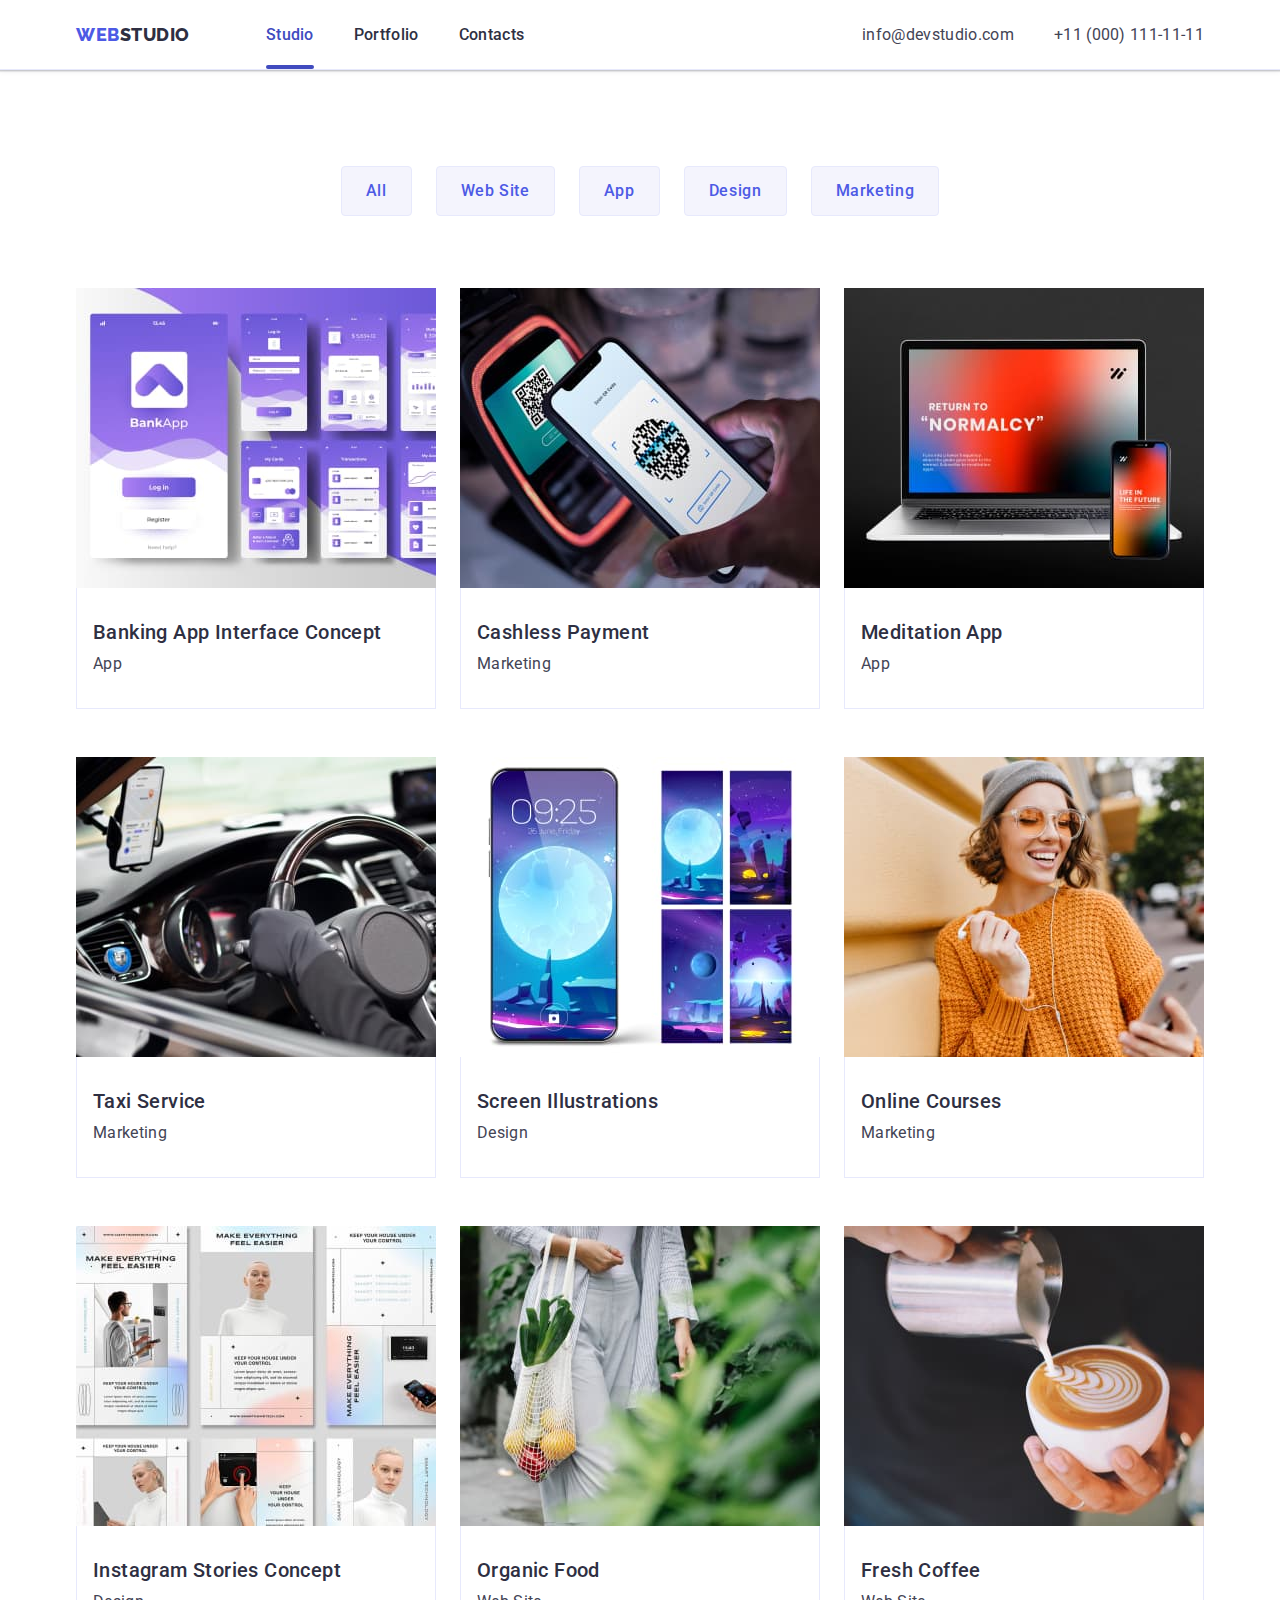
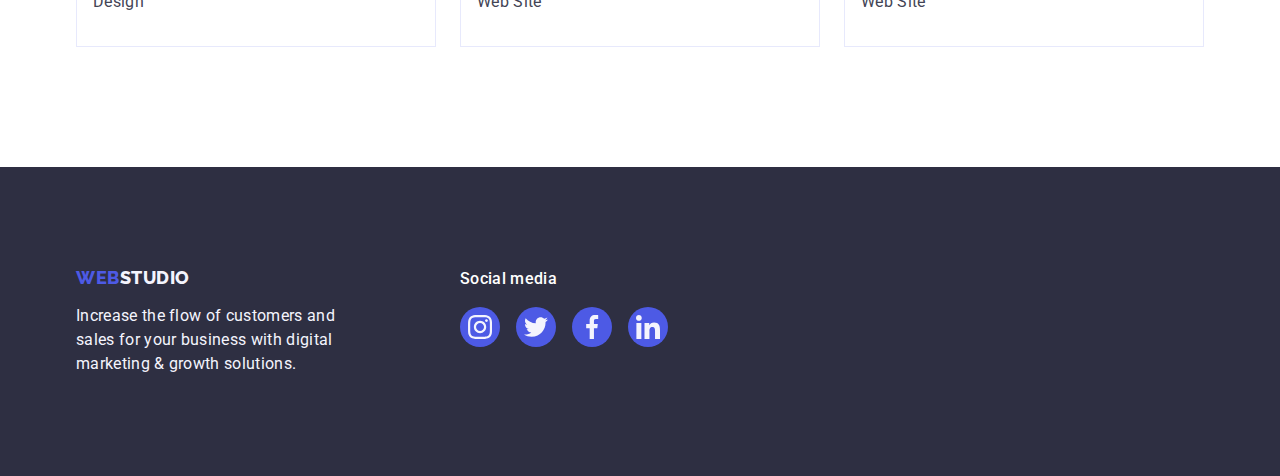
==== portfolio.html @ f167fd55 "Initial commit" ====
<!DOCTYPE html>
<html lang="en">
  <head>
    <meta charset="UTF-8" />
    <meta http-equiv="X-UA-Compatible" content="IE=edge" />
    <meta name="viewport" content="width=device-width, initial-scale=1.0" />
    <title>Document</title>
    <link rel="preconnect" href="https://fonts.googleapis.com" />
    <link rel="preconnect" href="https://fonts.gstatic.com" crossorigin />
    <link
      href="https://fonts.googleapis.com/css2?family=Raleway:wght@800&family=Roboto:wght@400;500;700;900&display=swap"
      rel="stylesheet"
    />
    <link
      rel="stylesheet"
      href="https://cdn.jsdelivr.net/npm/modern-normalize@1.1.0/modern-normalize.min.css"
    />
    <link rel="stylesheet" href="./css/styles.css" />
  </head>
  <body>
    <!-- HEADER -->

    <!-- <header class="page-header">
      <div class="container page-header-container">
        <nav class="page-nav">
          <a class="link logo" href="./index.html" title="logotype">
            Web<span class="logo-text">Studio</span></a
          >
          <ul class="menu list">
            <li class="menu-item">
              <a class="menu-link link" href="./index.html">Studio</a>
            </li>
            <li class="menu-item">
              <a class="menu-link current-page link" href="./portfolio.html"
                >Portfolio</a
              >
            </li>
            <li class="menu-item">
              <a class="menu-link link" href="">Contacts</a>
            </li>
          </ul>
        </nav>
        <address class="contacts">
          <ul class="list contact-list">
            <li class="contact-list-item">
              <a class="contact-item link" href="mailto:info@devstudio.com"
                >info@devstudio.com
              </a>
            </li>
            <li class="contact-list-item">
              <a class="contact-item link" href="tel:+110001111111"
                >+11 (000) 111-11-11
              </a>
            </li>
          </ul>
        </address>
      </div>
    </header> -->

    <!-- TEMPORARY HEADER: -->

    <header class="page-header">
      <div class="container page-header-container">
        <nav class="page-nav">
          <a class="link logo" href="./index.html" title="logotype">
            Web<span class="logo-text">Studio</span></a
          >
          <ul class="menu list">
            <li class="menu-item">
              <a class="menu-link current-page link" href="./index.html"
                >Studio</a
              >
            </li>
            <li class="menu-item">
              <a class="menu-link link" href="./portfolio.html">Portfolio</a>
            </li>
            <li class="menu-item">
              <a class="menu-link link" href="">Contacts</a>
            </li>
          </ul>
        </nav>
        <address class="contacts">
          <ul class="list contact-list">
            <li class="contact-list-item">
              <a class="contact-item link" href="mailto:info@devstudio.com"
                >info@devstudio.com
              </a>
            </li>
            <li class="contact-list-item">
              <a class="contact-item link" href="tel:+110001111111"
                >+11 (000) 111-11-11
              </a>
            </li>
          </ul>
        </address>
      </div>
    </header>

    <main>
      <!-- PORTFOLIO -->
      <section class="section portfolio-section">
        <div class="container portfolio-container">
          <h1 hidden>Feature</h1>
          <ul class="list buttons-list">
            <li class="buttons-list-item">
              <button class="portfolio-btn" type="button">All</button>
            </li>
            <li class="buttons-list-item">
              <button class="portfolio-btn" type="button">Web Site</button>
            </li>
            <li class="buttons-list-item">
              <button class="portfolio-btn" type="button">App</button>
            </li>
            <li class="buttons-list-item">
              <button class="portfolio-btn" type="button">Design</button>
            </li>
            <li class="buttons-list-item">
              <button class="portfolio-btn" type="button">Marketing</button>
            </li>
          </ul>

          <ul class="list portfolio-cards">
            <li class="portfolio-cards-item">
              <a class="link item-img" href="">
                <div class="item-img-wrapper">
                  <img
                    src="./images/portfolio/app.jpg"
                    alt="Application"
                    width="360"
                    height="300"
                  />
                  <p class="overlay">
                    14 Stylish and User-Friendly App Design Concepts · Task
                    Manager App · Calorie Tracker App · Exotic Fruit Ecommerce
                    App · Cloud Storage App
                  </p>
                </div>

                <div class="portfolio-card-text">
                  <h2 class="subtitle portfolio-card-name">
                    Banking App Interface Concept
                  </h2>
                  <p class="portfolio-par">App</p>
                </div>
              </a>
            </li>
            <li class="portfolio-cards-item">
              <a class="link item-img" href="">
                <div class="item-img-wrapper">
                  <img
                    src="./images/portfolio/cashless.jpg"
                    alt="Cashless Payment"
                    width="360"
                    height="300"
                  />
                  <p class="overlay">
                    14 Stylish and User-Friendly App Design Concepts · Task
                    Manager App · Calorie Tracker App · Exotic Fruit Ecommerce
                    App · Cloud Storage App
                  </p>
                </div>

                <div class="portfolio-card-text">
                  <h2 class="subtitle portfolio-card-name">Cashless Payment</h2>
                  <p class="portfolio-par">Marketing</p>
                </div>
              </a>
            </li>
            <li class="portfolio-cards-item">
              <a class="link item-img" href="">
                <div class="item-img-wrapper">
                  <img
                    src="./images/portfolio/meditation.jpg"
                    alt="Meditation App"
                    width="360"
                    height="300"
                  />
                  <p class="overlay">
                    14 Stylish and User-Friendly App Design Concepts · Task
                    Manager App · Calorie Tracker App · Exotic Fruit Ecommerce
                    App · Cloud Storage App
                  </p>
                </div>

                <div class="portfolio-card-text">
                  <h2 class="subtitle portfolio-card-name">Meditation App</h2>
                  <p class="portfolio-par">App</p>
                </div>
              </a>
            </li>
            <li class="portfolio-cards-item">
              <a class="link item-img" href="">
                <div class="item-img-wrapper">
                  <img
                    src="./images/portfolio/taxi.jpg"
                    alt="Taxi Service"
                    width="360"
                    height="300"
                  />
                  <p class="overlay">
                    14 Stylish and User-Friendly App Design Concepts · Task
                    Manager App · Calorie Tracker App · Exotic Fruit Ecommerce
                    App · Cloud Storage App
                  </p>
                </div>

                <div class="portfolio-card-text">
                  <h2 class="subtitle portfolio-card-name">Taxi Service</h2>
                  <p class="portfolio-par">Marketing</p>
                </div>
              </a>
            </li>
            <li class="portfolio-cards-item">
              <a class="link item-img" href="">
                <div class="item-img-wrapper">
                  <img
                    src="./images/portfolio/screen.jpg"
                    alt="Screen Illustrations"
                    width="360"
                    height="300"
                  />
                  <p class="overlay">
                    14 Stylish and User-Friendly App Design Concepts · Task
                    Manager App · Calorie Tracker App · Exotic Fruit Ecommerce
                    App · Cloud Storage App
                  </p>
                </div>

                <div class="portfolio-card-text">
                  <h2 class="subtitle portfolio-card-name">
                    Screen Illustrations
                  </h2>
                  <p class="portfolio-par">Design</p>
                </div>
              </a>
            </li>
            <li class="portfolio-cards-item">
              <a class="link item-img" href="">
                <div class="item-img-wrapper">
                  <img
                    src="./images/portfolio/online-courses.jpg"
                    alt="Girl studying online"
                    width="360"
                    height="300"
                  />
                  <p class="overlay">
                    14 Stylish and User-Friendly App Design Concepts · Task
                    Manager App · Calorie Tracker App · Exotic Fruit Ecommerce
                    App · Cloud Storage App
                  </p>
                </div>

                <div class="portfolio-card-text">
                  <h2 class="subtitle portfolio-card-name">Online Courses</h2>
                  <p class="portfolio-par">Marketing</p>
                </div>
              </a>
            </li>
            <li class="portfolio-cards-item">
              <a class="link item-img" href="">
                <div class="item-img-wrapper">
                  <img
                    src="./images/portfolio/insta.jpg"
                    alt="Instagram Stories Concept"
                    width="360"
                    height="300"
                  />
                  <p class="overlay">
                    14 Stylish and User-Friendly App Design Concepts · Task
                    Manager App · Calorie Tracker App · Exotic Fruit Ecommerce
                    App · Cloud Storage App
                  </p>
                </div>

                <div class="portfolio-card-text">
                  <h2 class="subtitle portfolio-card-name">
                    Instagram Stories Concept
                  </h2>
                  <p class="portfolio-par">Design</p>
                </div>
              </a>
            </li>
            <li class="portfolio-cards-item">
              <a class="link item-img" href="">
                <div class="item-img-wrapper">
                  <img
                    src="./images/portfolio/food.jpg"
                    alt="Organic Food"
                    width="360"
                    height="300"
                  />
                  <p class="overlay">
                    14 Stylish and User-Friendly App Design Concepts · Task
                    Manager App · Calorie Tracker App · Exotic Fruit Ecommerce
                    App · Cloud Storage App
                  </p>
                </div>

                <div class="portfolio-card-text">
                  <h2 class="subtitle portfolio-card-name">Organic Food</h2>
                  <p class="portfolio-par">Web Site</p>
                </div>
              </a>
            </li>
            <li class="portfolio-cards-item">
              <a class="link item-img" href="">
                <div class="item-img-wrapper">
                  <img
                    src="./images/portfolio/coffee.jpg"
                    alt="Fresh Coffee"
                    width="360"
                    height="300"
                  />
                  <p class="overlay">
                    14 Stylish and User-Friendly App Design Concepts · Task
                    Manager App · Calorie Tracker App · Exotic Fruit Ecommerce
                    App · Cloud Storage App
                  </p>
                </div>

                <div class="portfolio-card-text">
                  <h2 class="subtitle portfolio-card-name">Fresh Coffee</h2>
                  <p class="portfolio-par">Web Site</p>
                </div>
              </a>
            </li>
          </ul>
        </div>
      </section>
    </main>

    <!-- FOOTER -->

    <footer class="footer-section">
      <div class="container footer-container">
        <div class="logo-and-paragraph">
          <a
            class="link logo footer-logotype"
            href="./index.html"
            title="logotype"
          >
            Web<span class="logo-text footer-logo">Studio</span></a
          >
          <p class="footer-inf">
            Increase the flow of customers and sales for your business with
            digital marketing & growth solutions.
          </p>
        </div>
        <div class="social-container">
          <p class="social-media-p">Social media</p>
          <ul class="list social-list footer-social-list">
            <li class="social-list-item">
              <a href="" class="social-list-link footer-social-list-link">
                <svg class="social-list-icon" width="24" height="24">
                  <use href="./images/icons.svg#icon-instagram"></use>
                </svg>
              </a>
            </li>
            <li class="social-list-item">
              <a href="" class="social-list-link footer-social-list-link">
                <svg class="social-list-icon" width="24" height="24">
                  <use href="./images/icons.svg#icon-twitter"></use>
                </svg>
              </a>
            </li>
            <li class="social-list-item">
              <a href="" class="social-list-link footer-social-list-link">
                <svg class="social-list-icon" width="24" height="24">
                  <use href="./images/icons.svg#icon-facebook"></use>
                </svg>
              </a>
            </li>
            <li class="social-list-item">
              <a href="" class="social-list-link footer-social-list-link">
                <svg class="social-list-icon" width="24" height="24">
                  <use href="./images/icons.svg#icon-linkedin"></use>
                </svg>
              </a>
            </li>
          </ul>
        </div>
      </div>
    </footer>
  </body>
</html>
---- css/styles.css ----
:root {
  --font-primary: 'Roboto', sans-serif;
  --font-logo: 'Raleway', sans-serif;

  --color-navy-blue: #2e2f42;
  --color-white: #ffffff;
  --color-slate: #434455;
  --color-iris: #4d5ae5;
  --color-cloud: #f4f4fd;
  --color-cornflower: #e7e9fc;
  --color-ocean: #404bbf;
  --color-green: #31d0aa;
  --color-light-slate: #8e8f99;
  --color-dairy: #fcfcfc;
  --transition-dur-and-func: 250ms cubic-bezier(0.4, 0, 0.2, 1);
}

h1,
h2,
h3,
h6,
p {
  margin-top: 0;
  margin-bottom: 0;
}

ul {
  margin-top: 0;
  margin-bottom: 0;
  padding-left: 0;
}

img {
  display: block;
}

button {
  cursor: pointer;
}

.list {
  list-style: none;
}

.link {
  text-decoration: none;
}
body {
  font-family: var(--font-primary);
  font-size: 16px;
  font-style: normal;
  letter-spacing: 0.02em;

  font-weight: 400;
  line-height: 1.5;
  background-color: var(--color-white);
  color: var(--color-slate);
}

.container {
  width: 1158px;
  margin-left: auto;
  margin-right: auto;
  padding-left: 15px;
  padding-right: 15px;
}

.section {
  text-align: center;
  margin-left: auto;
  margin-right: auto;
}
/* ================= COMPONENTS =================*/
.logo {
  font-family: var(--font-logo);
  font-weight: 800;
  font-size: 18px;
  line-height: 1.17;
  align-items: center;
  letter-spacing: 0.03em;
  text-transform: uppercase;
  color: var(--color-iris);
  margin-right: 76px;
  padding-top: 24px;
  padding-bottom: 24px;
}
.logo-text {
  color: var(--color-navy-blue);
}

.modal-btn {
  font-family: inherit;
  font-weight: 500;
  font-size: inherit;
  line-height: inherit;
  align-items: center;
  letter-spacing: 0.04em;
  color: var(--color-white);
  background: var(--color-iris);
  box-shadow: 0px 4px 4px rgba(0, 0, 0, 0.15);
  border: none;
  border-radius: 4px;
  display: block;
  min-width: 169px;
  padding-top: 16px;
  padding-bottom: 16px;
  margin-left: auto;
  margin-right: auto;
  height: 56px;
  transition: background-color var(--transition-dur-and-func);
}
.modal-btn:hover,
.modal-btn:focus {
  background-color: var(--color-ocean);
}

.portfolio-btn {
  font-family: 'Roboto', sans-serif;
  font-weight: 500;
  font-size: inherit;
  line-height: inherit;
  align-items: center;
  text-align: center;
  letter-spacing: 0.04em;
  color: var(--color-iris);
  background: var(--color-cloud);
  border: 1px solid var(--color-cornflower);
  border-radius: 4px;
  padding: 12px 24px;
  transition: background-color var(--transition-dur-and-func),
    color var(--transition-dur-and-func), border var(--transition-dur-and-func),
    box-shadow var(--transition-dur-and-func);
}

.portfolio-btn:hover,
.portfolio-btn:focus {
  color: var(--color-white);
  background-color: var(--color-ocean);
  border: 1px solid transparent;
  box-shadow: 0px 3px 1px rgba(0, 0, 0, 0.1), 0px 2px 1px rgba(0, 0, 0, 0.08),
    0px 2px 2px rgba(0, 0, 0, 0.12);
}

/* ================= /COMPONENTS =================*/

/* ================= HEADER =================*/
.page-header {
  border-bottom: 1px solid var(--color-cornflower);
  box-shadow: 0px 2px 1px rgba(46, 47, 66, 0.08),
    0px 1px 1px rgba(46, 47, 66, 0.16), 0px 1px 6px rgba(46, 47, 66, 0.08);
}

.page-header-container {
  display: flex;
  align-items: center;
  justify-content: space-between;
  border-radius: 1px;
}

.page-nav {
  display: flex;
  align-items: center;
}

.menu {
  display: flex;
  align-items: center;
}

.menu-item:not(:last-child) {
  margin-right: 40px;
}

.menu-link {
  letter-spacing: 0.02em;
  font-weight: 500;
  line-height: inherit;
  color: var(--color-navy-blue);
  padding-top: 24px;
  padding-bottom: 24px;
  position: relative;
  transition: color var(--transition-dur-and-func);
}

.menu-link:hover,
.menu-link:focus {
  color: var(--color-ocean);
}

.menu-link::after {
  content: '';
  display: block;
  position: absolute;
  bottom: -1px;
  left: 0;
  width: 100%;
  height: 4px;
  border-radius: 2px;
}

.current-page.menu-link::after {
  background-color: var(--color-ocean);
}

.current-page.menu-link {
  color: var(--color-ocean);
}
.contacts {
  font-style: inherit;
}

.contact-list {
  display: flex;
  align-items: center;
}

.contact-list-item:not(:last-child) {
  margin-right: 40px;
}

.contact-item {
  line-height: inherit;
  color: inherit;
  transition: color var(--transition-dur-and-func);
}

.contact-item:hover,
.contact-item:focus {
  color: var(--color-ocean);
}

/* ================= /HEADER =================*/

/* ================= HERO =================*/

.hero-section {
  background-color: var(--color-navy-blue);

  max-width: 1440px;
  padding-top: 188px;
  padding-bottom: 188px;
  background-image: linear-gradient(
      rgba(46, 47, 66, 0.7),
      rgba(46, 47, 66, 0.7)
    ),
    url(../images/bg.jpg);
  background-size: cover;
  background-repeat: no-repeat;
  background-position: center;
}

.main-title {
  font-weight: 700;
  font-size: 56px;
  line-height: 1.07;
  text-align: center;
  letter-spacing: 0.02em;
  color: var(--color-white);
  max-width: 496px;
  min-height: 120px;

  margin-left: auto;
  margin-right: auto;
  margin-bottom: 48px;
}
/* ================= /HERO =================*/

/* ================= SECONDARY SECTION =================*/

.secondary-section {
  padding-top: 120px;
  padding-bottom: 120px;
  text-align: left;
}

.secondary-section-list {
  display: flex;
  align-items: center;
  gap: 24px;
}

.secondary-section-list-item {
  flex-direction: column;
  width: calc((100% - 72px) / 4);
}

.secondary-section-list-item-svg {
  background-color: var(--color-cloud);
  display: flex;
  align-items: center;
  justify-content: center;
  height: 112px;
  width: 264px;
  border-radius: 4px;
  margin-bottom: 8px;
}

.subtitle {
  font-weight: 500;
  font-size: 20px;
  letter-spacing: 0.02em;
  line-height: 1.2;
  color: var(--color-navy-blue);
}

.secondary-section-subtitle {
  margin-bottom: 8px;
}

.subtitle-descr {
  color: var(--color-slate);
}
/* ================= /SECONDARY SECTION =================*/

/* ================= TERTIARY SECTION =================*/

.tertiary-section {
  padding-bottom: 120px;
}

.section-title {
  letter-spacing: 0.02em;
  color: var(--color-navy-blue);
  font-weight: 700;
  font-size: 36px;
  line-height: 1.11;
  text-align: center;
  text-transform: capitalize;
}

.tertiary-section-title {
  margin-bottom: 72px;
}

.tertiary-section-list {
  display: flex;
  align-items: center;
}

.tertiary-section-list-item:not(:last-child) {
  margin-right: 24px;
}

/* ================= /TERTIARY SECTION =================*/

/* ================= OUR TEAM SECTION =================*/

.our-team-section {
  background-color: var(--color-cloud);
  min-height: 732px;
  padding-top: 120px;
  padding-bottom: 120px;
}

.our-team-section-title {
  margin-bottom: 72px;
}

.our-team-list {
  display: flex;
  flex-wrap: wrap;
  align-items: center;
  gap: 24px;
}

.our-team-list-item {
  letter-spacing: 0.02em;
  background-color: var(--color-white);
  border-radius: 0px 0px 4px 4px;
  box-shadow: 0px 1px 6px rgba(46, 47, 66, 0.08),
    0px 1px 1px rgba(46, 47, 66, 0.16), 0px 2px 1px rgba(46, 47, 66, 0.08);
}

.name-and-position {
  padding: 32px 0;
  border-radius: 0px 0px 4px 4px;
  background: var(--color-white);
  box-shadow: 0px 1px 6px rgba(46, 47, 66, 0.08),
    0px 1px 1px rgba(46, 47, 66, 0.16), 0px 2px 1px rgba(46, 47, 66, 0.08);
}

.employee-name {
  font-weight: 500;
  font-size: 20px;
  line-height: 1.2;
  letter-spacing: 0.02em;
  text-align: center;
  color: var(--color-navy-blue);
  margin-bottom: 8px;
}

.employee-position {
  text-align: center;
  color: var(--color-slate);
  margin-bottom: 8px;
}

.social-list {
  display: flex;
  justify-content: center;
  gap: 24px;
}

.social-list-link {
  display: flex;
  align-items: center;
  justify-content: center;
  width: 40px;
  height: 40px;
  background-color: var(--color-iris);
  border-radius: 50%;
  transition: background-color var(--transition-dur-and-func);
}
.social-list-link:hover,
.social-list-link:focus {
  background-color: var(--color-ocean);
}

.social-list-icon {
  fill: var(--color-cloud);
}

/* ================= / OUR TEAM SECTION =================*/

/* ================= CUSTOMERS SECTION =================*/

.customers-section {
  padding-top: 120px;
  padding-bottom: 120px;
}

.customers-section-container {
  padding: 32px 0;
}

.customers-section-title {
  margin-bottom: 72px;
  line-height: 1.1;
}

.customers-list {
  display: flex;
  justify-content: center;
  gap: 24px;
}

.customers-list-item {
  width: calc((100% - 120px) / 6);
  height: 88px;
}

.customers-list-link {
  display: flex;
  align-items: center;
  justify-content: center;
  width: 100%;
  height: 100%;
  border: 1px solid var(--color-light-slate);
  border-radius: 4px;
  color: var(--color-light-slate);

  transition: border-color var(--transition-dur-and-func),
    color var(--transition-dur-and-func);
}

.customers-list-link:hover,
.customers-list-link:focus {
  border-color: var(--color-ocean);
  color: var(--color-ocean);
}

.customers-list-icon {
  fill: currentColor;
}

/* ================= /CUSTOMERS SECTION =================*/

/* ================= PORTFOLIO =================*/

.portfolio-section {
  padding-top: 96px;
  padding-bottom: 120px;
}

.buttons-list {
  display: flex;
  align-items: center;
  justify-content: center;
  margin-bottom: 72px;
}

.buttons-list-item:not(:last-child) {
  margin-right: 24px;
}

.portfolio-btn {
  transition: color var(--transition-dur-and-func),
    background-color var(--transition-dur-and-func),
    border-color var(--transition-dur-and-func),
    box-shadow var(--transition-dur-and-func);
}

.buttons-list-item:hover,
.buttons-list-item:focus {
  box-shadow: 0px 3px 1px rgba(0, 0, 0, 0.1), 0px 2px 1px rgba(0, 0, 0, 0.08),
    0px 2px 2px rgba(0, 0, 0, 0.12);
}

.portfolio-cards {
  display: flex;
  flex-wrap: wrap;
  row-gap: 48px;
  column-gap: 24px;
}

.portfolio-cards-item {
  width: calc((100% - 48px) / 3);
  transition: box-shadow var(--transition-dur-and-func);
}

.portfolio-cards-item:hover,
.portfolio-cards-item:focus {
  box-shadow: 0px 1px 6px rgba(46, 47, 66, 0.08),
    0px 1px 1px rgba(46, 47, 66, 0.16), 0px 2px 1px rgba(46, 47, 66, 0.08);
}

.item-img {
  display: block;
  transition: box-shadow var(--transition-dur-and-func);
}

.item-img:hover,
.item-img:focus {
  box-shadow: 0px 1px 6px rgba(46, 47, 66, 0.08),
    0px 1px 1px rgba(46, 47, 66, 0.16), 0px 2px 1px rgba(46, 47, 66, 0.08);
}

.item-img-wrapper {
  position: relative;
  overflow: hidden;
}

.overlay {
  left: 0;
  top: 0;
  width: 100%;
  height: 100%;
  padding: 40px 32px;
  position: absolute;
  transform: translate(0, 100%);
  background-color: var(--color-iris);
  color: var(--color-cloud);
  text-align: left;
  transition: transform 250ms cubic-bezier(0.4, 0, 0.2, 1);
}

.item-img:hover .overlay,
.item-img:focus .overlay {
  transform: translate(0, 0);
}

.portfolio-card-text {
  padding: 32px 16px;
  background: var(--color-white);
  border: 1px solid var(--color-cornflower);
  border-top: none;
  text-align: left;
}

.item-img:hover .portfolio-card-text,
.item-img:focus .portfolio-card-text {
  border-color: var(--color-cloud);
}

.portfolio-card-name {
  margin-bottom: 8px;
}

.portfolio-par {
  line-height: 1.5;
  color: var(--color-slate);
}

/* ================= /PORTFOLIO =================*/

/* ================= FOOTER =================*/

.footer-section {
  background-color: var(--color-navy-blue);
  letter-spacing: 0.02em;
  padding-top: 100px;
  padding-bottom: 100px;
}

.footer-container {
  display: flex;
  text-align: left;
  align-items: baseline;
}

.logo-and-paragraph {
  margin-right: 120px;
}

.footer-logotype {
  display: inline-block;
  margin-bottom: 16px;
  padding: 0;
}

.footer-inf {
  color: var(--color-cloud);
  max-width: 264px;
}

.footer-logo {
  color: var(--color-cloud);
}

.social-media-p {
  min-width: 96px;
  font-weight: 500;
  margin-bottom: 16px;
  color: var(--color-white);
}

.footer-social-list {
  gap: 16px;
}

.footer-social-list-link {
  transition: background-color var(--transition-dur-and-func);
}

.footer-social-list-link:hover,
.footer-social-list-link:focus {
  background-color: var(--color-green);
}
/* ================= /FOOTER =================*/

/* ================= MODAL WINDOW =================*/
.backdrop {
  position: fixed;
  top: 0;
  left: 0;
  z-index: 100;
  width: 100%;
  height: 100%;
  background-color: rgba(46, 47, 66, 0.4);
  transition: opacity var(--transition-dur-and-func),
    visibility var(--transition-dur-and-func);
  /* pointer-events var(--transition-dur-and-func); */
}
.backdrop.is-hidden {
  opacity: 0;
  visibility: hidden;
  pointer-events: none;
}

.modal {
  position: absolute;
  width: 408px;
  min-height: 576px;
  top: 50%;
  left: 50%;
  transform: translate(-50%, -50%);
  background: var(--color-dairy);
  box-shadow: 0px 1px 1px rgba(0, 0, 0, 0.14), 0px 1px 3px rgba(0, 0, 0, 0.12),
    0px 2px 1px rgba(0, 0, 0, 0.2);
  border-radius: 4px;
  transition: transform var(--transition-dur-and-func);
}

.modal-close-btn {
  display: flex;
  justify-content: center;
  align-items: center;
  position: absolute;
  top: 24px;
  right: 24px;
  background-color: var(--color-cornflower);
  border: 1px solid rgba(0, 0, 0, 0.1);
  padding: 0;
  width: 24px;
  height: 24px;
  border-radius: 50%;
  transition: background-color var(--transition-dur-and-func),
    border var(--transition-dur-and-func);
}

.modal-close-btn:hover,
.modal-close-btn:focus {
  background-color: var(--color-ocean);
  border: none;
}

.modal-close-btn-icon {
  transition: fill var(--transition-dur-and-func);
}

.modal-close-btn:hover .modal-close-btn-icon,
.modal-close-btn:focus .modal-close-btn-icon {
  fill: var(--color-white);
}
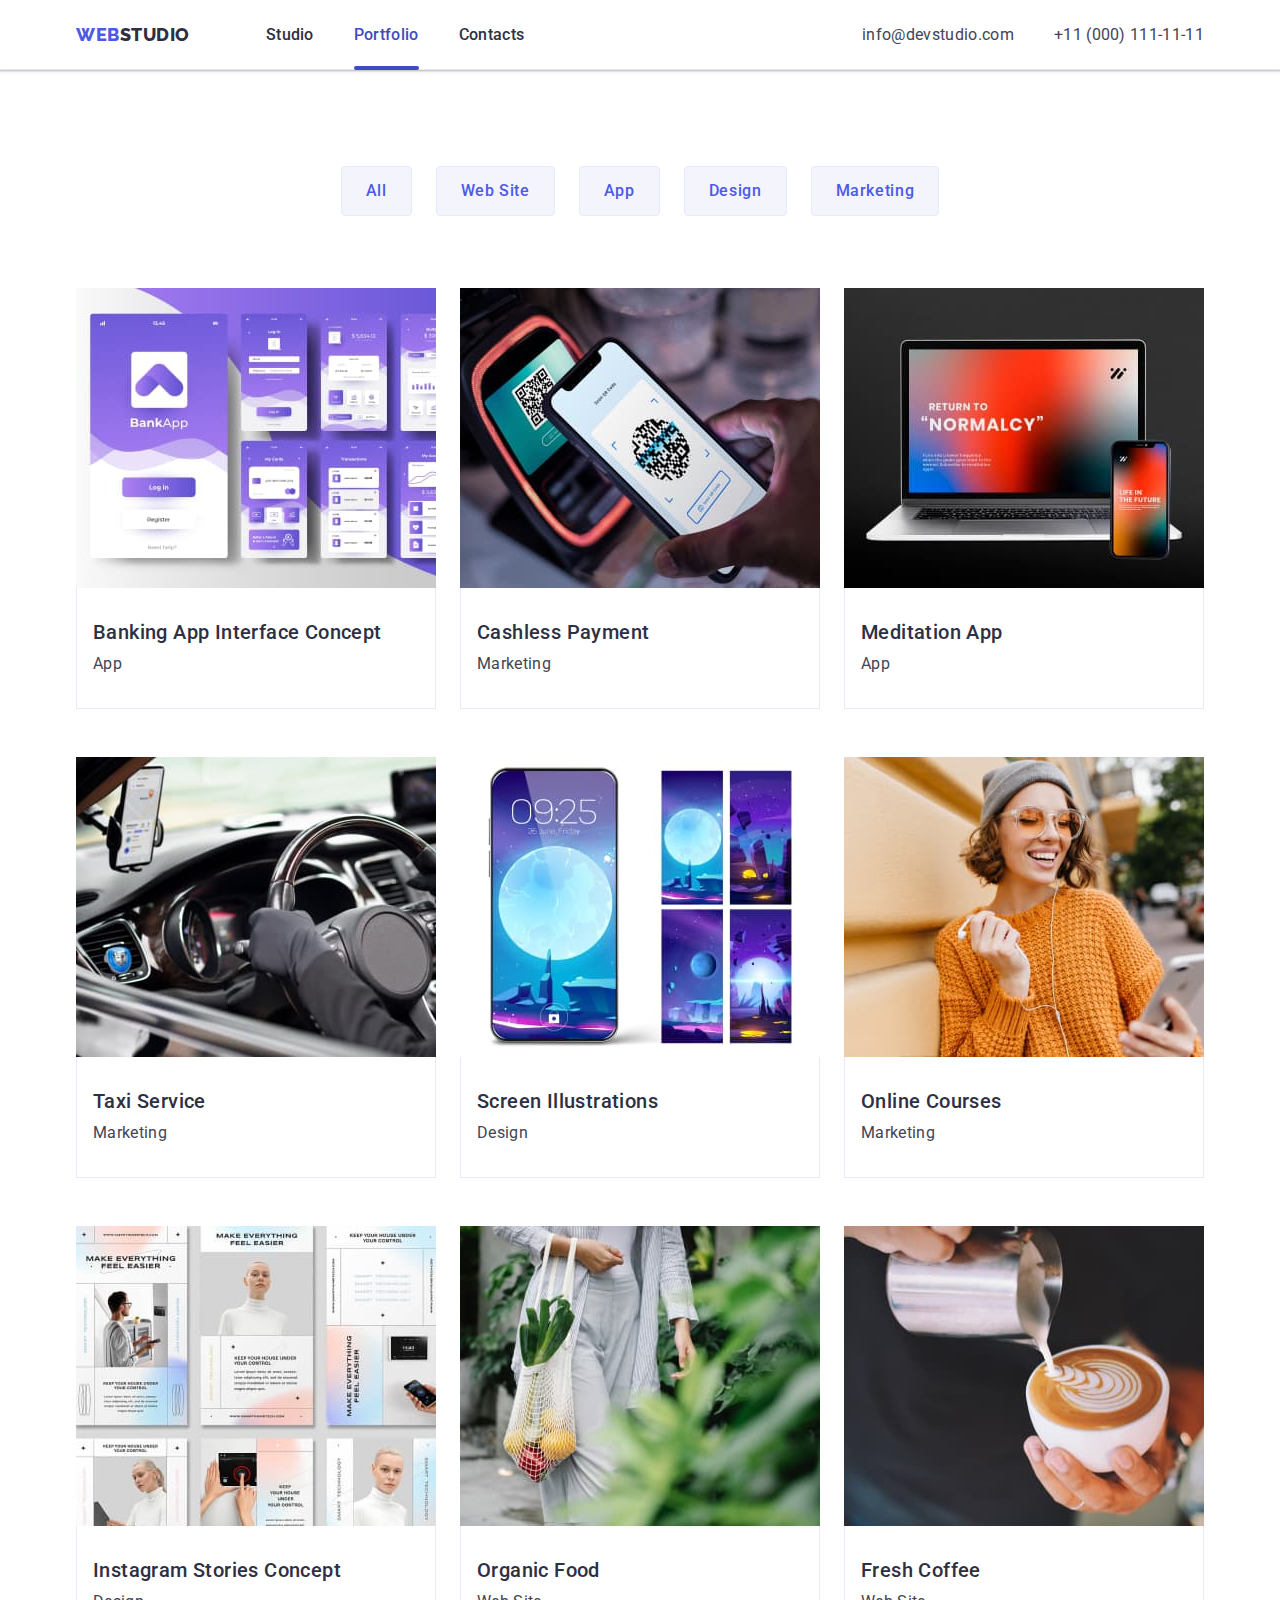
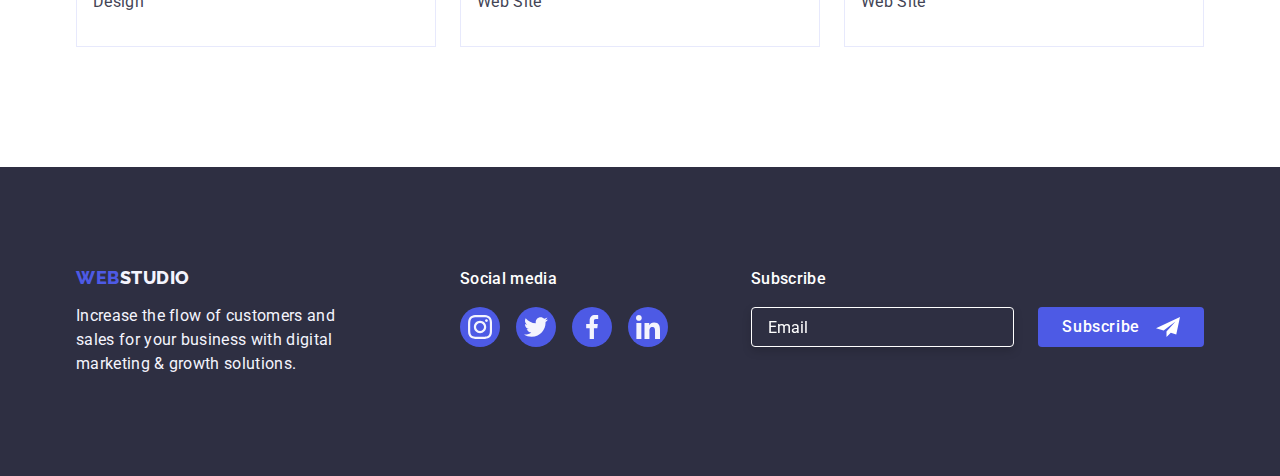
==== commit 2bdc9195: "draft" ====
--- a/portfolio.html
+++ b/portfolio.html
@@ -20,7 +20,7 @@
   <body>
     <!-- HEADER -->
 
-    <!-- <header class="page-header">
+    <header class="page-header">
       <div class="container page-header-container">
         <nav class="page-nav">
           <a class="link logo" href="./index.html" title="logotype">
@@ -34,45 +34,6 @@
               <a class="menu-link current-page link" href="./portfolio.html"
                 >Portfolio</a
               >
-            </li>
-            <li class="menu-item">
-              <a class="menu-link link" href="">Contacts</a>
-            </li>
-          </ul>
-        </nav>
-        <address class="contacts">
-          <ul class="list contact-list">
-            <li class="contact-list-item">
-              <a class="contact-item link" href="mailto:info@devstudio.com"
-                >info@devstudio.com
-              </a>
-            </li>
-            <li class="contact-list-item">
-              <a class="contact-item link" href="tel:+110001111111"
-                >+11 (000) 111-11-11
-              </a>
-            </li>
-          </ul>
-        </address>
-      </div>
-    </header> -->
-
-    <!-- TEMPORARY HEADER: -->
-
-    <header class="page-header">
-      <div class="container page-header-container">
-        <nav class="page-nav">
-          <a class="link logo" href="./index.html" title="logotype">
-            Web<span class="logo-text">Studio</span></a
-          >
-          <ul class="menu list">
-            <li class="menu-item">
-              <a class="menu-link current-page link" href="./index.html"
-                >Studio</a
-              >
-            </li>
-            <li class="menu-item">
-              <a class="menu-link link" href="./portfolio.html">Portfolio</a>
             </li>
             <li class="menu-item">
               <a class="menu-link link" href="">Contacts</a>
@@ -347,7 +308,7 @@
           </p>
         </div>
         <div class="social-container">
-          <p class="social-media-p">Social media</p>
+          <p class="footer-par">Social media</p>
           <ul class="list social-list footer-social-list">
             <li class="social-list-item">
               <a href="" class="social-list-link footer-social-list-link">
@@ -379,6 +340,24 @@
             </li>
           </ul>
         </div>
+
+        <div class="footer-form-container">
+          <p class="footer-par">Subscribe</p>
+          <form class="footer-modal-form">
+            <input
+              type="email"
+              name="user-email"
+              class="footer-form-input"
+              placeholder="email"
+            />
+            <button type="submit" class="footer-form-submit btn">
+              <p class="button-text">Subscribe</p>
+              <svg class="footer-send-icon" width="24" height="24">
+                <use href="./images/icons.svg#icon-send"></use>
+              </svg>
+            </button>
+          </form>
+        </div>
       </div>
     </footer>
   </body>
--- a/css/styles.css
+++ b/css/styles.css
@@ -38,6 +38,22 @@
   cursor: pointer;
 }
 
+.btn {
+  font-family: inherit;
+  font-weight: 500;
+  line-height: 1.5;
+  border-radius: 4px;
+  letter-spacing: 0.04em;
+
+  display: flex;
+  align-items: center;
+  justify-content: center;
+
+  border: none;
+  background: var(--color-iris);
+  color: var(--color-white);
+}
+
 .list {
   list-style: none;
 }
@@ -65,6 +81,16 @@
   padding-right: 15px;
 }
 
+.visually-hidden {
+  position: absolute;
+  width: 1px;
+  height: 1px;
+  margin: 0;
+  overflow: hidden;
+  border: 0;
+  clip: rect(0 0 0 0);
+}
+
 .section {
   text-align: center;
   margin-left: auto;
@@ -89,24 +115,12 @@
 }
 
 .modal-btn {
-  font-family: inherit;
-  font-weight: 500;
-  font-size: inherit;
-  line-height: inherit;
-  align-items: center;
-  letter-spacing: 0.04em;
-  color: var(--color-white);
-  background: var(--color-iris);
-  box-shadow: 0px 4px 4px rgba(0, 0, 0, 0.15);
-  border: none;
-  border-radius: 4px;
-  display: block;
-  min-width: 169px;
-  padding-top: 16px;
-  padding-bottom: 16px;
+  padding: 16px 32px;
   margin-left: auto;
   margin-right: auto;
-  height: 56px;
+
+  box-shadow: 0px 4px 4px rgba(0, 0, 0, 0.15);
+
   transition: background-color var(--transition-dur-and-func);
 }
 .modal-btn:hover,
@@ -191,7 +205,7 @@
   content: '';
   display: block;
   position: absolute;
-  bottom: -1px;
+  bottom: -2px;
   left: 0;
   width: 100%;
   height: 4px;
@@ -587,9 +601,12 @@
 
 .footer-section {
   background-color: var(--color-navy-blue);
-  letter-spacing: 0.02em;
   padding-top: 100px;
   padding-bottom: 100px;
+}
+
+.social-container {
+  margin-right: auto;
 }
 
 .footer-container {
@@ -617,24 +634,89 @@
   color: var(--color-cloud);
 }
 
-.social-media-p {
+.footer-par {
+  font-weight: 500;
+  margin-bottom: 16px;
+  color: var(--color-white);
+}
+
+.footer-social-list {
+  gap: 16px;
+}
+
+.footer-social-list-link {
+  transition: background-color var(--transition-dur-and-func);
+}
+
+.footer-social-list-link:hover,
+.footer-social-list-link:focus {
+  background-color: var(--color-green);
+}
+
+.footer-form-container {
+  max-width: 453px;
+}
+
+.footer-modal-form {
+  display: flex;
+  width: 100%;
+}
+
+.footer-form-input {
+  width: 264px;
+  height: 40px;
+  margin-right: 24px;
+  padding-left: 16px;
+
+  color: var(--color-white);
+  background-color: var(--color-navy-blue);
+  border: 1px solid var(--color-white);
+  filter: drop-shadow(0px 4px 4px rgba(0, 0, 0, 0.15));
+  border-radius: 4px;
+}
+
+.footer-form-input::placeholder {
+  color: currentColor;
+  line-height: 2;
+  text-transform: capitalize;
+}
+
+.footer-form-input-desc {
+  display: block;
   min-width: 96px;
   font-weight: 500;
   margin-bottom: 16px;
   color: var(--color-white);
 }
 
-.footer-social-list {
+/* .footer-form-submit {
+  display: flex;
+  font-weight: 500;
+  align-items: center;
+  letter-spacing: 0.04em;
+  color: var(--color-white);
+  background: var(--color-iris);
+  box-shadow: 0px 4px 4px rgba(0, 0, 0, 0.15);
+  border: none;
+  border-radius: 4px;
+  display: inline-block;
+  padding: 8px 24px;
+  margin-left: auto;
+  margin-right: auto;
+  height: 40px;
+  transition: background-color var(--transition-dur-and-func);
+} */
+
+.footer-form-submit {
+  display: flex;
+  align-items: center;
+  justify-content: center;
   gap: 16px;
-}
-
-.footer-social-list-link {
-  transition: background-color var(--transition-dur-and-func);
-}
-
-.footer-social-list-link:hover,
-.footer-social-list-link:focus {
-  background-color: var(--color-green);
+  padding: 8px 24px;
+}
+
+.footer-list-icon {
+  fill: var(--color-white);
 }
 /* ================= /FOOTER =================*/
 
@@ -649,7 +731,6 @@
   background-color: rgba(46, 47, 66, 0.4);
   transition: opacity var(--transition-dur-and-func),
     visibility var(--transition-dur-and-func);
-  /* pointer-events var(--transition-dur-and-func); */
 }
 .backdrop.is-hidden {
   opacity: 0;
@@ -669,6 +750,10 @@
     0px 2px 1px rgba(0, 0, 0, 0.2);
   border-radius: 4px;
   transition: transform var(--transition-dur-and-func);
+  padding-top: 72px;
+  padding-bottom: 24px;
+  padding-left: 24px;
+  padding-right: 24px;
 }
 
 .modal-close-btn {
@@ -702,3 +787,151 @@
 .modal-close-btn:focus .modal-close-btn-icon {
   fill: var(--color-white);
 }
+
+/* ================= MODAL FORM =================*/
+
+.modal-form {
+  display: flex;
+  flex-direction: column;
+}
+
+.modal-form-desc {
+  font-weight: 500;
+  font-size: 16px;
+  line-height: 1.5;
+  text-align: center;
+  letter-spacing: 0.02em;
+  color: var(--color-navy-blue);
+}
+
+.modal-form-field {
+  margin-top: 8px;
+}
+
+.modal-form-input {
+  width: 100%;
+  height: 40px;
+  border: 1px solid var(--color-navy-blue);
+  border-radius: 4px;
+  padding-left: 38px;
+  transition: border-color var(--transition-dur-and-func);
+}
+
+.modal-form-input:focus {
+  outline: none;
+  border-color: var(--color-iris);
+}
+
+.modal-form-input-desc {
+  display: block;
+  font-size: 12px;
+  line-height: 1.17;
+  letter-spacing: 0.04em;
+  color: var(--color-light-slate);
+  margin-bottom: 4px;
+}
+
+.modal-form-input-wrapper {
+  display: block;
+  position: relative;
+}
+
+.modal-form-icon {
+  position: absolute;
+  top: 50%;
+  left: 16px;
+  transform: translate(0, -50%);
+}
+
+.modal-form-input:focus + .modal-form-icon {
+  fill: var(--color-iris);
+}
+
+.modal-form-message {
+  resize: none;
+  width: 100%;
+  height: 120px;
+  padding: 8px 16px;
+  border: 1px solid var(--color-navy-blue);
+  border-radius: 4px;
+  transition: border-color var(--transition-dur-and-func);
+}
+
+.modal-form-message:focus {
+  outline: none;
+  border-color: var(--color-iris);
+}
+
+.modal-form-check {
+  outline: none;
+}
+
+.modal-form-check-desc {
+  display: flex;
+  align-items: center;
+  font-size: 12px;
+  color: var(--color-light-slate);
+  margin-bottom: 24px;
+  gap: 8px;
+}
+
+/* .modal-form-check-desc::before {
+  display: block;
+  width: 16px;
+  height: 16px;
+  border: 1px solid var(--color-navy-blue);
+  border-radius: 2px;
+  content: '';
+  cursor: pointer;
+  margin-right: 8px;
+} */
+
+.privacy-policy-link {
+  color: var(--color-iris);
+}
+
+/* .modal-form-check:checked + .modal-form-check-desc::before {
+  background-color: var(--color-ocean);
+  border-color: var(--color-ocean);
+  background-position: center;
+  background-repeat: no-repeat;
+  background-image: url("data:image/svg+xml,%3Csvg width='10' height='8' viewBox='0 0 10 8' fill='none' xmlns='http://www.w3.org/2000/svg'%3E%3Cpath d='M8.44558 0.255056C8.61838 0.089653 8.84834 -0.00178848 9.08693 2.65108e-05C9.32551 0.0018415 9.55407 0.0967713 9.72436 0.264784C9.89466 0.432797 9.99337 0.660752 9.99968 0.900549C10.006 1.14034 9.91939 1.37323 9.75816 1.55005L4.86357 7.70436C4.7794 7.79551 4.67782 7.86865 4.5649 7.91942C4.45198 7.97018 4.33003 7.99754 4.20636 7.99984C4.08268 8.00214 3.95981 7.97935 3.8451 7.93282C3.73038 7.88629 3.62618 7.81698 3.53872 7.72903L0.292827 4.46564C0.202435 4.38096 0.129933 4.27884 0.0796475 4.16537C0.0293621 4.05191 0.00232279 3.92942 0.000143182 3.80522C-0.00203643 3.68102 0.0206883 3.55765 0.0669613 3.44248C0.113234 3.3273 0.182108 3.22267 0.269473 3.13483C0.356838 3.047 0.460905 2.97775 0.575465 2.93123C0.690026 2.88471 0.812734 2.86186 0.936267 2.86405C1.0598 2.86624 1.18163 2.89343 1.29449 2.94398C1.40734 2.99454 1.50892 3.06743 1.59315 3.15831L4.16189 5.73967L8.42227 0.28219C8.42994 0.272694 8.43813 0.263635 8.4468 0.255056H8.44558Z' fill='%23F4F4FD'/%3E%3C/svg%3E");
+  transition: var(--transition-dur-and-func);
+}
+
+.modal-form-check:focus + .modal-form-check-desc::before {
+  border-color: var(--color-ocean);
+} */
+
+.unchecked {
+  opacity: 1;
+  transition: var(--transition-dur-and-func);
+}
+
+.checked {
+  opacity: 0;
+  transition: var(--transition-dur-and-func);
+}
+
+.form-check-input:checked + .form-custom-check > .unchecked {
+  opacity: 0;
+}
+
+.form-check-input:checked + .form-custom-check > .checked {
+  opacity: 1;
+}
+
+.modal-form-submit {
+  box-shadow: 0px 4px 4px rgba(0, 0, 0, 0.15);
+  min-width: 169px;
+  padding-top: 16px;
+  padding-bottom: 16px;
+  margin-left: auto;
+  margin-right: auto;
+  transition: background-color var(--transition-dur-and-func);
+}
+
+.modal-form-submit:hover,
+.modal-form-submit:focus {
+  background-color: var(--color-ocean);
+}
